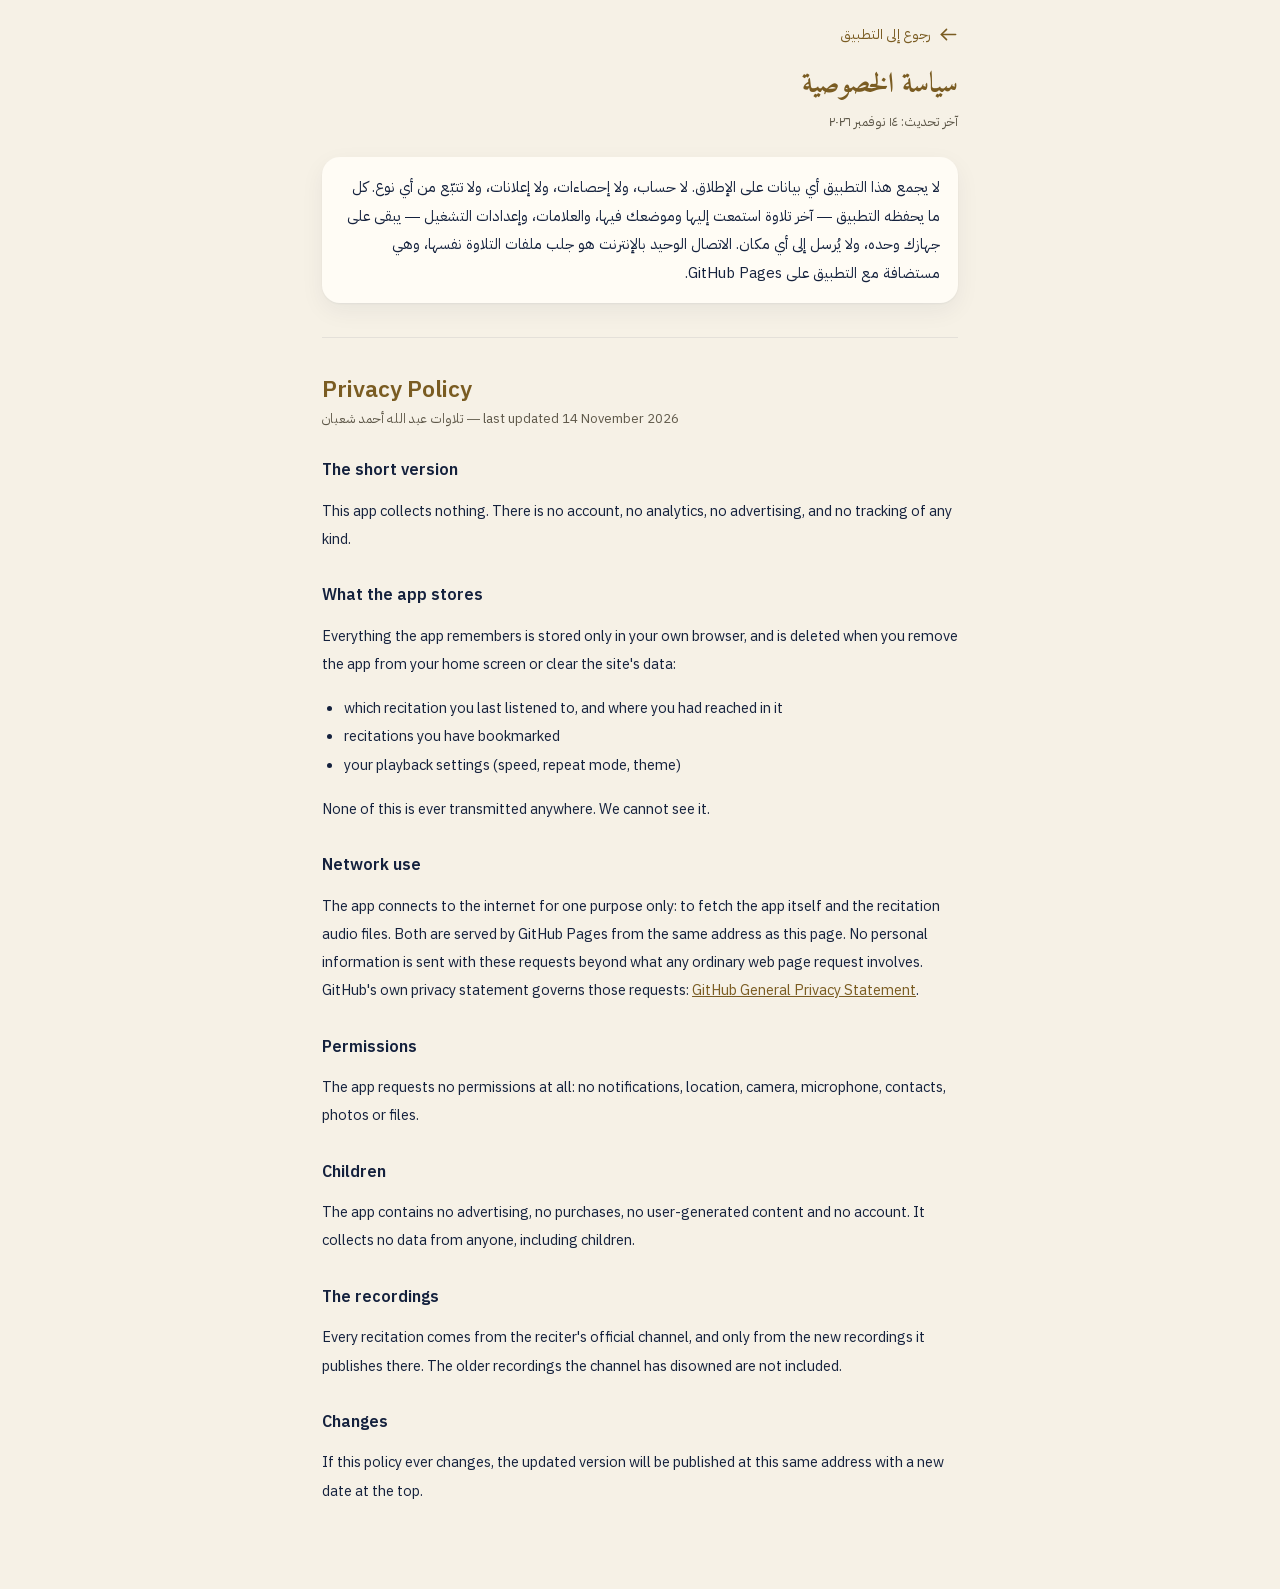
==== docs/privacy.html @ 260933c8 "feat: add the abdullah shaaban web player Android has apps for this reciter and the App Store has no" ====
<!doctype html>
<html lang="ar" dir="rtl">
<head>
<meta charset="utf-8">
<meta name="viewport" content="width=device-width, initial-scale=1, viewport-fit=cover">
<title>سياسة الخصوصية — تلاوات عبد الله أحمد شعبان</title>
<meta name="description" content="Privacy policy for تلاوات عبد الله أحمد شعبان — the app collects nothing.">
<meta name="theme-color" content="#FBF8F3" media="(prefers-color-scheme: light)">
<meta name="theme-color" content="#0D1319" media="(prefers-color-scheme: dark)">
<link rel="apple-touch-icon" href="icons/apple-touch-icon.png">
<link rel="icon" href="icons/icon-192.png">
<link rel="stylesheet" href="app.css">
<style>
  .doc { max-width: 680px; margin-inline: auto; padding: 8px 22px 70px; }
  .doc h1 { font-family: var(--naskh); font-size: 28px; color: var(--primary); margin: 10px 0 2px; }
  .doc .date { color: var(--muted); font-size: 13px; margin-bottom: 26px; }
  .doc h2 { font-size: 16px; margin: 30px 0 8px; color: var(--on); }
  .doc p, .doc li { font-size: 14.5px; line-height: 1.95; color: var(--on); }
  .doc ul { padding-inline-start: 22px; }
  .doc .en { direction: ltr; text-align: left; }
  .doc .lead { background: var(--card); border-radius: 18px; padding: 16px 18px;
               box-shadow: var(--shadow); font-size: 15px; line-height: 1.9; }
  .doc table { width: 100%; border-collapse: collapse; margin-top: 10px; font-size: 14px; }
  .doc th, .doc td { text-align: start; padding: 9px 4px; border-bottom: 1px solid var(--rule); }
  .doc th { color: var(--muted); font-weight: 700; font-size: 12.5px; }
  .back { display: inline-flex; align-items: center; gap: 8px; color: var(--primary);
          text-decoration: none; font-size: 14px; padding: 16px 0 0; }
  .back svg { width: 19px; height: 19px; stroke: currentColor; fill: none; stroke-width: 2; }
  hr { border: 0; border-top: 1px solid var(--rule); margin: 34px 0; }
</style>
</head>
<body>
<div class="doc">
  <a class="back" href="index.html">
    <svg viewBox="0 0 24 24"><path d="M9.5 5.5 3 12l6.5 6.5" stroke-linecap="round" stroke-linejoin="round"/><path d="M3 12h18" stroke-linecap="round"/></svg>
    رجوع إلى التطبيق
  </a>

  <h1>سياسة الخصوصية</h1>
  <div class="date">آخر تحديث: ١٤ نوفمبر ٢٠٢٦</div>

  <p class="lead">
    لا يجمع هذا التطبيق أي بيانات على الإطلاق. لا حساب، ولا إحصاءات، ولا إعلانات، ولا تتبّع من أي نوع.
    كل ما يحفظه التطبيق — آخر تلاوة استمعت إليها وموضعك فيها، والعلامات، وإعدادات التشغيل —
    يبقى على جهازك وحده، ولا يُرسل إلى أي مكان.
    الاتصال الوحيد بالإنترنت هو جلب ملفات التلاوة نفسها، وهي مستضافة مع التطبيق على GitHub Pages.
  </p>

  <hr>

  <div class="en">
    <h1 style="font-family:var(--ui);font-size:23px">Privacy Policy</h1>
    <div class="date">تلاوات عبد الله أحمد شعبان — last updated 14 November 2026</div>

    <h2>The short version</h2>
    <p>This app collects nothing. There is no account, no analytics, no advertising, and no tracking of any kind.</p>

    <h2>What the app stores</h2>
    <p>Everything the app remembers is stored only in your own browser, and is deleted when you remove the app
       from your home screen or clear the site's data:</p>
    <ul>
      <li>which recitation you last listened to, and where you had reached in it</li>
      <li>recitations you have bookmarked</li>
      <li>your playback settings (speed, repeat mode, theme)</li>
    </ul>
    <p>None of this is ever transmitted anywhere. We cannot see it.</p>

    <h2>Network use</h2>
    <p>The app connects to the internet for one purpose only: to fetch the app itself and the recitation audio
       files. Both are served by GitHub Pages from the same address as this page. No personal information is
       sent with these requests beyond what any ordinary web page request involves. GitHub's own privacy
       statement governs those requests:
       <a href="https://docs.github.com/site-policy/privacy-policies/github-general-privacy-statement" target="_blank" rel="noopener">GitHub General Privacy Statement</a>.</p>

    <h2>Permissions</h2>
    <p>The app requests no permissions at all: no notifications, location, camera, microphone, contacts,
       photos or files.</p>

    <h2>Children</h2>
    <p>The app contains no advertising, no purchases, no user-generated content and no account. It collects no
       data from anyone, including children.</p>

    <h2>The recordings</h2>
    <p>Every recitation comes from the reciter's official channel, and only from the new recordings it
       publishes there. The older recordings the channel has disowned are not included.</p>

    <h2>Changes</h2>
    <p>If this policy ever changes, the updated version will be published at this same address with a new date
       at the top.</p>
  </div>
</div>
</body>
</html>
---- docs/app.css ----
/* تلاوات عبد الله أحمد شعبان — «المحراب».
   Night navy, ivory paper, gold hairlines from the illuminated mushaf. Surah
   names in Amiri, everything else in IBM Plex Sans Arabic, numerals Eastern.
   The player is always night: it is where the listening happens. */

@font-face { font-family: 'Plex'; src: url('fonts/plex-regular.woff2') format('woff2'); font-weight: 400; font-display: swap; }
@font-face { font-family: 'Plex'; src: url('fonts/plex-medium.woff2') format('woff2'); font-weight: 500; font-display: swap; }
@font-face { font-family: 'Plex'; src: url('fonts/plex-semibold.woff2') format('woff2'); font-weight: 600; font-display: swap; }
@font-face { font-family: 'Amiri'; src: url('fonts/amiri-regular.woff2') format('woff2'); font-weight: 400; font-display: swap; }
@font-face { font-family: 'Amiri'; src: url('fonts/amiri-bold.woff2') format('woff2'); font-weight: 700; font-display: swap; }

:root {
  --ui: 'Plex', -apple-system, 'Segoe UI', sans-serif;
  --naskh: 'Amiri', 'Times New Roman', serif;

  --navy: #14213D;
  --night: #0B1424;
  --ivory: #F4EEE1;
  --gold: #D9B76E;

  --paper: #F6F1E6;
  --raised: #FFFCF5;
  --ink: #14213D;
  --muted: #5E5849;
  --faint: #6B6558;
  --ornament: #A8873F;
  --gold-text: #7A5C22;
  --leader: #C9B58A;
  --rule: rgba(20, 33, 61, 0.08);
  --band: #14213D;
  --edge: rgba(168, 135, 63, 0.30);
  --line: rgba(20, 33, 61, 0.16);
  --current-med: #14213D;
  --current-digit: #D9B76E;
  --shadow: 0 1px 2px rgba(20, 33, 61, 0.05), 0 8px 24px rgba(20, 33, 61, 0.06);

  /* names privacy.html still uses */
  --on: var(--ink); --primary: var(--gold-text); --card: var(--raised);
}

:root[data-theme="dark"] {
  --paper: #0B1424; --raised: #121E36; --ink: #F4EEE1;
  --muted: rgba(244, 238, 225, 0.74); --faint: rgba(244, 238, 225, 0.66);
  --ornament: #D9B76E; --gold-text: #D9B76E; --leader: rgba(217, 183, 110, 0.4);
  --rule: rgba(244, 238, 225, 0.08); --band: #15223D; --edge: rgba(217, 183, 110, 0.26);
  --line: rgba(244, 238, 225, 0.18); --current-med: #D9B76E; --current-digit: #0B1424;
  --shadow: none;
}
@media (prefers-color-scheme: dark) {
  :root:not([data-theme="light"]) {
    --paper: #0B1424; --raised: #121E36; --ink: #F4EEE1;
    --muted: rgba(244, 238, 225, 0.74); --faint: rgba(244, 238, 225, 0.66);
    --ornament: #D9B76E; --gold-text: #D9B76E; --leader: rgba(217, 183, 110, 0.4);
    --rule: rgba(244, 238, 225, 0.08); --band: #15223D; --edge: rgba(217, 183, 110, 0.26);
    --line: rgba(244, 238, 225, 0.18); --current-med: #D9B76E; --current-digit: #0B1424;
    --shadow: none;
  }
}

* { box-sizing: border-box; -webkit-tap-highlight-color: transparent; }
html, body { margin: 0; background: var(--paper); color: var(--ink); font-family: var(--ui); }
body { min-height: 100dvh; -webkit-font-smoothing: antialiased; overscroll-behavior-y: none; }
button { font: inherit; color: inherit; background: none; border: 0; padding: 0; cursor: pointer; }
a { color: var(--gold-text); }
[hidden] { display: none !important; }
:focus-visible { outline: 2px solid var(--ornament); outline-offset: 2px; border-radius: 6px; }

.ic { width: 21px; height: 21px; display: block; fill: none; stroke: currentColor;
      stroke-width: 1.7; stroke-linecap: round; stroke-linejoin: round; flex: none; }
.ic.lg { width: 26px; height: 26px; stroke-width: 1.6; }
.ic.xs { width: 15px; height: 15px; }
.iconbtn { width: 44px; height: 44px; border-radius: 999px; display: grid; place-items: center; flex: none; }
.iconbtn.sm { width: 36px; height: 36px; }
.iconbtn:active { background: var(--rule); }

.kicker { font-size: 12px; font-weight: 500; color: var(--gold-text); }

/* ---------- header ---------- */

.top { display: flex; align-items: flex-start; justify-content: space-between;
       padding: calc(env(safe-area-inset-top) + 16px) 22px 0 12px; }
.brand { display: flex; flex-direction: column; min-width: 0; }
.brand h1 { margin: 0; font-family: var(--naskh); font-weight: 700; font-size: 31px; line-height: 1.4; }
.tools { display: flex; gap: 2px; margin-top: 8px; }

.searchrow { display: none; padding: 10px 16px 0; }
.searchrow.on { display: block; }
.search { display: flex; align-items: center; gap: 10px; height: 46px; padding: 0 14px 0 6px;
          border-bottom: 1.5px solid var(--ornament); color: var(--faint); }
.search input { flex: 1; min-width: 0; height: 100%; border: 0; outline: 0; background: none;
                font: 400 16px var(--ui); color: var(--ink); }
.search input::placeholder { color: var(--faint); }
.search input::-webkit-search-cancel-button { display: none; }

/* ---------- now playing band ---------- */

.band { margin: 18px 16px 0; background: var(--band); border-radius: 22px; padding: 6px; color: var(--ivory); }
.band .frame { position: relative; display: flex; align-items: center; gap: 14px;
               border: 1px solid rgba(217, 183, 110, 0.5); border-radius: 17px; padding: 15px 18px 20px; }
.arch-mini { width: 30px; height: 38px; fill: none; stroke: var(--gold); stroke-width: 1.3; flex: none; }
.bandtext { flex: 1; min-width: 0; display: flex; flex-direction: column; text-align: start; }
.bandtext .kicker { color: var(--gold); }
.bandtext .title { font-family: var(--naskh); font-weight: 700; font-size: 27px; line-height: 1.35;
                   white-space: nowrap; overflow: hidden; text-overflow: ellipsis; }
.bandtext .sub { font-size: 12.5px; color: rgba(244, 238, 225, 0.74); }
.track { position: absolute; inset-inline: 18px; bottom: 9px; height: 2px; border-radius: 2px;
         background: rgba(217, 183, 110, 0.2); overflow: hidden; }
.track .fill { position: absolute; inset-inline-start: 0; top: 0; bottom: 0; width: 0; background: var(--gold); }

.goldbtn { width: 54px; height: 54px; border-radius: 999px; background: var(--gold); color: var(--night);
           display: grid; place-items: center; flex: none; }
.goldbtn .ic { width: 20px; height: 20px; }
.goldbtn.sm { width: 42px; height: 42px; }
.goldbtn.sm .ic { width: 17px; height: 17px; }
.goldbtn.xl { width: 74px; height: 74px; }
.goldbtn.xl .ic { width: 26px; height: 26px; }
.goldbtn.wide { width: auto; height: 40px; padding: 0 20px; font-weight: 600; font-size: 14px; margin-top: 10px; }
.goldbtn:active { opacity: 0.85; }

/* ---------- section tabs ---------- */

.tabs { display: flex; gap: 28px; padding: 22px 24px 0; border-bottom: 1px solid var(--rule); overflow-x: auto; scrollbar-width: none; }
.tabs::-webkit-scrollbar { display: none; }
.tab { position: relative; padding: 0 0 12px; font-size: 15px; font-weight: 500; color: var(--faint);
       display: flex; align-items: baseline; gap: 6px; white-space: nowrap; }
.tab .count { font-size: 12px; }
.tab[aria-selected="true"] { font-weight: 600; color: var(--ink); }
.tab[aria-selected="true"] .count { color: var(--gold-text); font-weight: 500; }
.tab[aria-selected="true"]::after { content: ''; position: absolute; inset-inline: 0; bottom: -1px; height: 2px;
                                    border-radius: 2px; background: var(--ornament); }

main { padding-bottom: calc(110px + env(safe-area-inset-bottom)); }

/* ---------- the فهرس ---------- */

.index { list-style: none; margin: 0; padding: 4px 16px 0; }
.index li + li .row { border-top: 1px solid var(--rule); }
.row { width: 100%; display: flex; align-items: center; gap: 14px; padding: 12px 4px; text-align: start; }
.row:active { background: var(--rule); border-radius: 12px; }
.med { position: relative; width: 38px; height: 38px; flex: none; display: grid; place-items: center; }
.med svg { position: absolute; inset: 0; width: 38px; height: 38px; fill: none; stroke: var(--ornament);
           stroke-width: 1.1; stroke-linejoin: round; }
.med span { position: relative; font-family: var(--naskh); font-weight: 700; font-size: 14px; line-height: 1; }
.row[aria-current="true"] .med svg { fill: var(--current-med); }
.row[aria-current="true"] .med span { color: var(--current-digit); }
.txt { flex: 1; min-width: 0; display: flex; flex-direction: column; }
.line { display: flex; align-items: baseline; gap: 8px; }
.line .name { font-family: var(--naskh); font-weight: 700; font-size: 21px; line-height: 1.45;
              white-space: nowrap; overflow: hidden; text-overflow: ellipsis; }
.row[aria-current="true"] .name { color: var(--gold-text); }
.leader { flex: 1; min-width: 12px; border-bottom: 1.5px dotted var(--leader); transform: translateY(-6px); }
.line .dur { font-size: 13px; color: var(--muted); }
.txt .meta { font-size: 12px; color: var(--faint); margin-top: -3px; }

.empty { padding: 56px 24px; text-align: center; color: var(--faint); font-size: 14px; }
.empty b { display: block; font-family: var(--naskh); font-size: 22px; color: var(--ink); margin-bottom: 4px; }

/* ---------- جزء عمّ mosaic ---------- */

.juzhead { display: flex; align-items: center; justify-content: space-between; gap: 12px; padding: 16px 22px 12px; }
.juzhead p { margin: 0; font-size: 13px; color: var(--muted); }
.outline { height: 36px; padding: 0 14px; border: 1px solid var(--line); border-radius: 999px;
           font-size: 12.5px; font-weight: 500; display: flex; align-items: center; gap: 6px; white-space: nowrap; }
.outline .ic { width: 12px; height: 12px; }
.mosaic { display: grid; grid-template-columns: repeat(3, minmax(0, 1fr)); gap: 10px; padding: 0 16px; }
.tile { position: relative; height: 88px; border-radius: 14px; background: var(--raised); border: 1px solid var(--edge);
        padding: 9px 10px 8px; display: flex; flex-direction: column; justify-content: space-between; box-shadow: var(--shadow); }
.tile:active { transform: scale(0.98); }
.tile .tt { display: flex; justify-content: space-between; font-size: 11px; }
.tile .n { font-weight: 600; color: var(--gold-text); }
.tile .d { color: var(--faint); }
.tile .name { font-family: var(--naskh); font-weight: 700; font-size: 20px; line-height: 1.3; text-align: center; }
.tile .eq { height: 10px; display: flex; align-items: flex-end; gap: 2px; justify-content: flex-end; visibility: hidden; }
.tile .eq i { width: 2px; border-radius: 1px; background: var(--gold); }
.tile .eq i:nth-child(1) { height: 6px; } .tile .eq i:nth-child(2) { height: 10px; } .tile .eq i:nth-child(3) { height: 4px; }
.tile[aria-current="true"] { background: var(--navy); border-color: var(--gold); color: var(--ivory); }
.tile[aria-current="true"] .n { color: var(--gold); }
.tile[aria-current="true"] .d { color: rgba(244, 238, 225, 0.72); }
.tile[aria-current="true"] .eq { visibility: visible; }
.playing .tile[aria-current="true"] .eq i { animation: eq 0.9s ease-in-out infinite alternate; }
.playing .tile[aria-current="true"] .eq i:nth-child(2) { animation-delay: -0.3s; }
.playing .tile[aria-current="true"] .eq i:nth-child(3) { animation-delay: -0.6s; }
@keyframes eq { from { transform: scaleY(0.4); } to { transform: scaleY(1); } }
:root[data-theme="dark"] .tile[aria-current="true"] { background: #1B2A4A; }

/* ---------- floating pill (when the band has scrolled away) ---------- */

.pill { position: fixed; inset-inline: 12px; bottom: calc(12px + env(safe-area-inset-bottom)); z-index: 40;
        display: flex; align-items: center; gap: 12px; padding: 9px 9px 13px 16px; border-radius: 20px;
        background: var(--navy); color: var(--ivory); box-shadow: 0 10px 30px rgba(11, 20, 36, 0.28);
        transform: translateY(160%); transition: transform 0.28s cubic-bezier(.2, .7, .3, 1); }
.pill.on { transform: none; }
.pilltext { flex: 1; min-width: 0; text-align: start; font-family: var(--naskh); font-weight: 700; font-size: 19px;
            white-space: nowrap; overflow: hidden; text-overflow: ellipsis; }
.pill .track { inset-inline: 16px; bottom: 6px; }

/* ---------- sheets ---------- */

.sheet { position: fixed; inset: 0; z-index: 60; background: var(--paper); color: var(--ink); overflow-y: auto;
         transform: translateY(100%); visibility: hidden; transition: transform 0.34s cubic-bezier(.2, .7, .3, 1), visibility 0s 0.34s; }
.sheet.on { transform: none; visibility: visible; transition: transform 0.34s cubic-bezier(.2, .7, .3, 1); }
@media (prefers-reduced-motion: reduce) { .sheet, .pill { transition: none; } }

/* the player: always night */
.night { background: var(--night); color: var(--ivory); }
.phead { display: flex; align-items: center; gap: 4px; padding: calc(env(safe-area-inset-top) + 8px) 10px 0; }
.phead .who { flex: 1; text-align: center; font-size: 13px; color: rgba(244, 238, 225, 0.7); }
.stage { display: flex; flex-direction: column; align-items: center; padding: 0 20px calc(28px + env(safe-area-inset-bottom)); }
.mihrab { position: relative; width: min(290px, 74vw); aspect-ratio: 290 / 372; margin-top: 2.4vh; }
.mihrab svg { position: absolute; inset: 0; width: 100%; height: 100%; }
.mihrab .glow { transition: opacity 0.6s; opacity: 0.55; }
.playing-now .mihrab .glow { opacity: 1; }
.mihrab .inner { stroke: var(--gold); stroke-opacity: 0.28; stroke-width: 1; }
.mihrab .rail { stroke: var(--gold); stroke-opacity: 0.18; stroke-width: 2.5; }
.mihrab .progress { stroke: var(--gold); stroke-width: 2.5; stroke-linecap: round; stroke-dasharray: 0 100; transition: stroke-dasharray 0.4s linear; }
.mihrab .sill { stroke: var(--gold); stroke-opacity: 0.35; stroke-width: 1; }
.mihrab .chain { stroke: var(--gold); stroke-opacity: 0.6; stroke-width: 1; }
.mihrab .lamp { fill: var(--gold); fill-opacity: 0.9; }
.playing-now .mihrab .lamp { animation: flicker 3.2s ease-in-out infinite; }
@keyframes flicker { 0%, 100% { fill-opacity: 0.9; } 50% { fill-opacity: 0.72; } }
.words { position: absolute; inset-inline: 6%; top: 36.5%; display: flex; flex-direction: column; align-items: center; text-align: center; }
.words .kind { font-size: 14px; font-weight: 500; color: var(--gold); }
.words .name { font-family: var(--naskh); font-weight: 700; font-size: var(--name-size, 62px); line-height: 1.35; }
.words .meta { font-size: 13px; color: rgba(244, 238, 225, 0.72); }
.mihrab .num { position: absolute; inset-inline: 0; bottom: 8%; text-align: center; font-family: var(--naskh);
               font-size: 15px; color: rgba(217, 183, 110, 0.85); }

.scrub { width: min(300px, 80vw); margin-top: 3.4vh; }
.scrub input { -webkit-appearance: none; appearance: none; display: block; width: 100%; height: 22px; background: none; margin: 0; }
.scrub input::-webkit-slider-runnable-track { height: 2px; border-radius: 2px;
  background: linear-gradient(to left, var(--gold) var(--pct, 0%), rgba(244, 238, 225, 0.16) var(--pct, 0%)); }
.scrub input::-moz-range-track { height: 2px; background: rgba(244, 238, 225, 0.16); }
.scrub input::-moz-range-progress { height: 2px; background: var(--gold); }
.scrub input::-webkit-slider-thumb { -webkit-appearance: none; width: 16px; height: 16px; margin-top: -7px; border: 0;
  background: url("data:image/svg+xml,%3Csvg xmlns='http://www.w3.org/2000/svg' viewBox='0 0 16 16'%3E%3Cpath d='M8 1l7 7-7 7-7-7z' fill='%23D9B76E'/%3E%3C/svg%3E") center / contain no-repeat; }
.scrub input::-moz-range-thumb { width: 16px; height: 16px; border: 0; border-radius: 0; background: url("data:image/svg+xml,%3Csvg xmlns='http://www.w3.org/2000/svg' viewBox='0 0 16 16'%3E%3Cpath d='M8 1l7 7-7 7-7-7z' fill='%23D9B76E'/%3E%3C/svg%3E") center / contain no-repeat; }
.times { display: flex; justify-content: space-between; font-size: 12.5px; color: rgba(244, 238, 225, 0.72); margin-top: 4px; }

.transport { display: flex; align-items: center; gap: 14px; margin-top: 2.2vh; }
.transport > button:not(.goldbtn) { width: 48px; height: 48px; border-radius: 999px; display: grid; place-items: center; }
.transport > button:not(.goldbtn):active { background: rgba(244, 238, 225, 0.08); }
.transport .ic { width: 24px; height: 24px; }
.transport .ic.lg { width: 26px; height: 26px; }

.extras { display: flex; gap: 10px; margin-top: 3vh; flex-wrap: wrap; justify-content: center; }
.chip { height: 38px; padding: 0 14px; border: 1px solid rgba(217, 183, 110, 0.28); border-radius: 999px;
        color: rgba(244, 238, 225, 0.82); font-size: 12.5px; display: flex; align-items: center; gap: 7px; }
.chip b { font-weight: 600; color: var(--gold); }
.chip[data-on="true"] { border-color: var(--gold); color: var(--gold); }

/* settings */
.shead { display: flex; align-items: center; gap: 4px; padding: calc(env(safe-area-inset-top) + 8px) 10px 4px; }
.shead h2 { flex: 1; margin: 0; text-align: center; font-family: var(--naskh); font-size: 24px; font-weight: 700; }
.shead .spacer { width: 44px; }
.settings { padding: 0 16px calc(40px + env(safe-area-inset-bottom)); max-width: 560px; margin-inline: auto; }
.group { margin-top: 18px; }
.group h3 { margin: 0 6px 8px; font-size: 12.5px; font-weight: 600; color: var(--gold-text); }
.panel { background: var(--raised); border: 1px solid var(--edge); border-radius: 18px; overflow: hidden; }
.item { width: 100%; display: flex; align-items: center; gap: 12px; padding: 14px 16px; text-align: start; color: inherit; text-decoration: none; }
.item + .item { border-top: 1px solid var(--rule); }
.item .ic { color: var(--ornament); }
.item .grow { flex: 1; min-width: 0; display: flex; flex-direction: column; }
.item .lbl { font-size: 15px; }
.item .sub { font-size: 12.5px; color: var(--faint); }
.seg { display: flex; gap: 6px; padding: 6px; }
.seg button { flex: 1; height: 40px; border-radius: 12px; font-size: 14px; color: var(--faint); }
.seg button[aria-pressed="true"] { background: var(--navy); color: var(--ivory); font-weight: 600; }
:root[data-theme="dark"] .seg button[aria-pressed="true"] { background: var(--gold); color: var(--night); }
.note { margin: 10px 6px 0; font-size: 12.5px; line-height: 1.9; color: var(--faint); }

/* install card + toast */
.install { position: fixed; inset-inline: 12px; bottom: calc(12px + env(safe-area-inset-bottom)); z-index: 70;
           display: none; gap: 10px; align-items: flex-start; padding: 16px 16px 16px 8px; border-radius: 20px;
           background: var(--raised); border: 1px solid var(--edge); box-shadow: 0 10px 30px rgba(11, 20, 36, 0.18); }
.install.on { display: flex; }
body.pill-on .install { bottom: calc(84px + env(safe-area-inset-bottom)); }
.install .grow { flex: 1; min-width: 0; }
.install h3 { margin: 0 0 4px; font-family: var(--naskh); font-size: 20px; font-weight: 700; }
.install p { margin: 0; font-size: 13px; line-height: 1.8; color: var(--muted); }
.install .share { display: inline-block; width: 15px; height: 15px; vertical-align: -3px; color: var(--ornament); }

.toast { position: fixed; inset-inline: 0; bottom: calc(96px + env(safe-area-inset-bottom)); z-index: 90;
         display: flex; justify-content: center; pointer-events: none; opacity: 0; transition: opacity 0.2s; }
.toast.on { opacity: 1; }
.toast span { background: var(--navy); color: var(--ivory); border-radius: 999px; padding: 10px 18px; font-size: 13.5px; }

@media (min-width: 720px) {
  .top, .searchrow, .band, .tabs, main { max-width: 640px; margin-inline: auto; }
  .band { margin-top: 18px; }
  .pill { max-width: 520px; margin-inline: auto; }
}
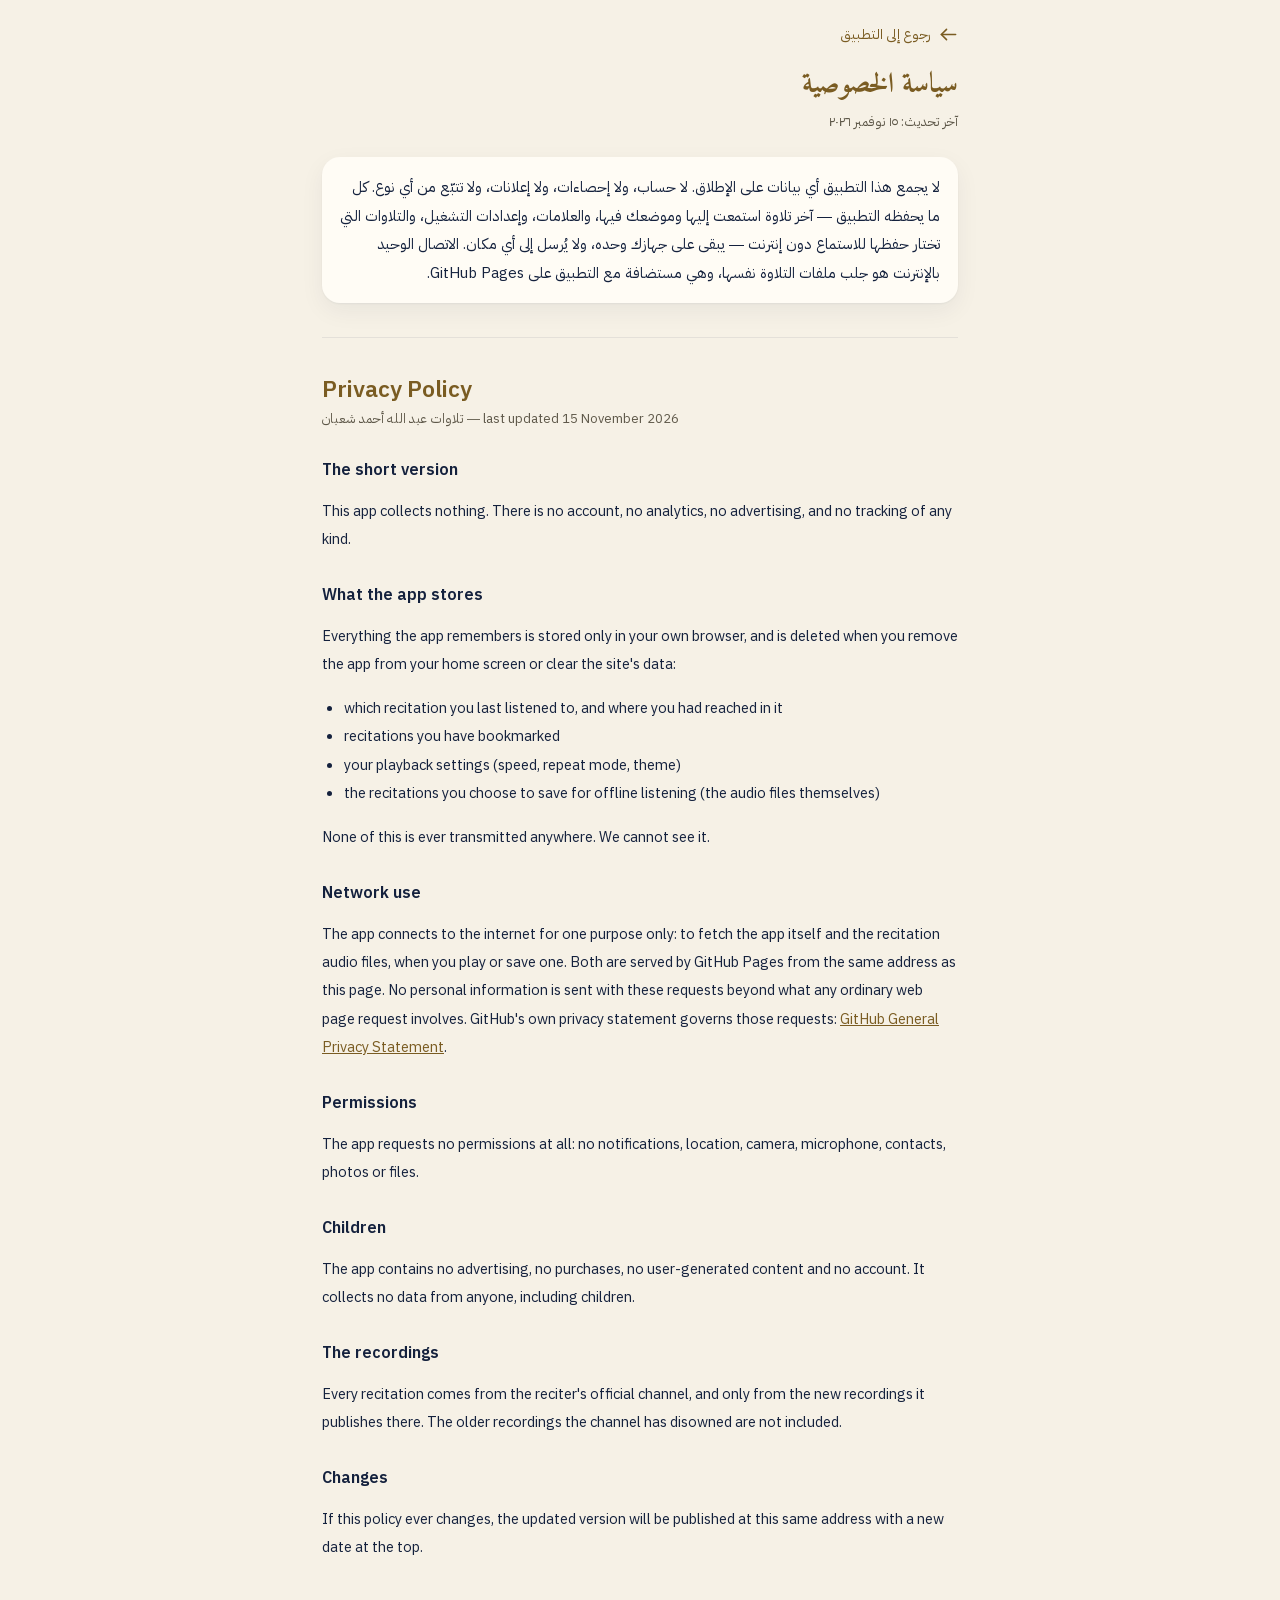
==== commit 28582289: "feat: save recitations for offline listening The web app streamed every recitation, so on an iPhone " ====
--- a/docs/privacy.html
+++ b/docs/privacy.html
@@ -37,12 +37,12 @@
   </a>
 
   <h1>سياسة الخصوصية</h1>
-  <div class="date">آخر تحديث: ١٤ نوفمبر ٢٠٢٦</div>
+  <div class="date">آخر تحديث: ١٥ نوفمبر ٢٠٢٦</div>
 
   <p class="lead">
     لا يجمع هذا التطبيق أي بيانات على الإطلاق. لا حساب، ولا إحصاءات، ولا إعلانات، ولا تتبّع من أي نوع.
-    كل ما يحفظه التطبيق — آخر تلاوة استمعت إليها وموضعك فيها، والعلامات، وإعدادات التشغيل —
-    يبقى على جهازك وحده، ولا يُرسل إلى أي مكان.
+    كل ما يحفظه التطبيق — آخر تلاوة استمعت إليها وموضعك فيها، والعلامات، وإعدادات التشغيل،
+    والتلاوات التي تختار حفظها للاستماع دون إنترنت — يبقى على جهازك وحده، ولا يُرسل إلى أي مكان.
     الاتصال الوحيد بالإنترنت هو جلب ملفات التلاوة نفسها، وهي مستضافة مع التطبيق على GitHub Pages.
   </p>
 
@@ -50,7 +50,7 @@
 
   <div class="en">
     <h1 style="font-family:var(--ui);font-size:23px">Privacy Policy</h1>
-    <div class="date">تلاوات عبد الله أحمد شعبان — last updated 14 November 2026</div>
+    <div class="date">تلاوات عبد الله أحمد شعبان — last updated 15 November 2026</div>
 
     <h2>The short version</h2>
     <p>This app collects nothing. There is no account, no analytics, no advertising, and no tracking of any kind.</p>
@@ -62,12 +62,13 @@
       <li>which recitation you last listened to, and where you had reached in it</li>
       <li>recitations you have bookmarked</li>
       <li>your playback settings (speed, repeat mode, theme)</li>
+      <li>the recitations you choose to save for offline listening (the audio files themselves)</li>
     </ul>
     <p>None of this is ever transmitted anywhere. We cannot see it.</p>
 
     <h2>Network use</h2>
     <p>The app connects to the internet for one purpose only: to fetch the app itself and the recitation audio
-       files. Both are served by GitHub Pages from the same address as this page. No personal information is
+       files, when you play or save one. Both are served by GitHub Pages from the same address as this page. No personal information is
        sent with these requests beyond what any ordinary web page request involves. GitHub's own privacy
        statement governs those requests:
        <a href="https://docs.github.com/site-policy/privacy-policies/github-general-privacy-statement" target="_blank" rel="noopener">GitHub General Privacy Statement</a>.</p>
--- a/docs/app.css
+++ b/docs/app.css
@@ -134,8 +134,9 @@
 /* ---------- the فهرس ---------- */
 
 .index { list-style: none; margin: 0; padding: 4px 16px 0; }
-.index li + li .row { border-top: 1px solid var(--rule); }
-.row { width: 100%; display: flex; align-items: center; gap: 14px; padding: 12px 4px; text-align: start; }
+.index li { display: flex; align-items: center; }
+.index li + li { border-top: 1px solid var(--rule); }
+.row { flex: 1; min-width: 0; display: flex; align-items: center; gap: 14px; padding: 12px 4px; text-align: start; }
 .row:active { background: var(--rule); border-radius: 12px; }
 .med { position: relative; width: 38px; height: 38px; flex: none; display: grid; place-items: center; }
 .med svg { position: absolute; inset: 0; width: 38px; height: 38px; fill: none; stroke: var(--ornament);
@@ -152,16 +153,42 @@
 .line .dur { font-size: 13px; color: var(--muted); }
 .txt .meta { font-size: 12px; color: var(--faint); margin-top: -3px; }
 
+/* save for offline: idle arrow, queued clock, running ring, saved tick */
+.dl { width: 40px; height: 44px; flex: none; display: grid; place-items: center; border-radius: 12px; color: var(--faint); }
+.dl .ic { width: 20px; height: 20px; }
+.dl:active { background: var(--rule); }
+.dl[data-state="queued"], .dl[data-state="running"] { color: var(--ornament); }
+.dl[data-state="done"] { color: var(--gold-text); }
+.dl[data-state="done"] .ic { stroke-width: 1.9; }
+.dl[data-state="done"] { cursor: default; }
+.trash { width: 36px; height: 44px; flex: none; display: grid; place-items: center; border-radius: 12px; color: var(--faint); }
+.trash .ic { width: 19px; height: 19px; }
+.trash:active { background: var(--rule); }
+.round.trash { width: 36px; height: 36px; border-radius: 999px; color: var(--faint); }
+.ring { width: 22px; height: 22px; display: block; transform: rotate(-90deg); }
+.ring circle { fill: none; stroke-width: 2; }
+.ring .bg { stroke: currentColor; stroke-opacity: 0.22; }
+.ring .fg { stroke: currentColor; stroke-linecap: round; transition: stroke-dasharray 0.2s linear; }
+.ring .stop { fill: currentColor; }
+body.offline .row[data-saved="false"], body.offline .tile[data-saved="false"],
+body.offline .dl[data-state="idle"] { opacity: 0.4; }
+
 .empty { padding: 56px 24px; text-align: center; color: var(--faint); font-size: 14px; }
 .empty b { display: block; font-family: var(--naskh); font-size: 22px; color: var(--ink); margin-bottom: 4px; }
 
 /* ---------- جزء عمّ mosaic ---------- */
 
 .juzhead { display: flex; align-items: center; justify-content: space-between; gap: 12px; padding: 16px 22px 12px; }
-.juzhead p { margin: 0; font-size: 13px; color: var(--muted); }
+.juzhead p { margin: 0; flex: 1; min-width: 0; font-size: 13px; line-height: 1.6; color: var(--muted); }
 .outline { height: 36px; padding: 0 14px; border: 1px solid var(--line); border-radius: 999px;
            font-size: 12.5px; font-weight: 500; display: flex; align-items: center; gap: 6px; white-space: nowrap; }
 .outline .ic { width: 12px; height: 12px; }
+.juzhead .acts { display: flex; align-items: center; gap: 8px; flex: none; }
+.round { width: 36px; height: 36px; border: 1px solid var(--line); border-radius: 999px; display: grid; place-items: center;
+         color: var(--gold-text); }
+.round .ic { width: 17px; height: 17px; }
+.round[data-state="running"] .ic { animation: breathe 1.4s ease-in-out infinite alternate; }
+@keyframes breathe { from { opacity: 1; } to { opacity: 0.35; } }
 .mosaic { display: grid; grid-template-columns: repeat(3, minmax(0, 1fr)); gap: 10px; padding: 0 16px; }
 .tile { position: relative; height: 88px; border-radius: 14px; background: var(--raised); border: 1px solid var(--edge);
         padding: 9px 10px 8px; display: flex; flex-direction: column; justify-content: space-between; box-shadow: var(--shadow); }
@@ -177,6 +204,10 @@
 .tile[aria-current="true"] .n { color: var(--gold); }
 .tile[aria-current="true"] .d { color: rgba(244, 238, 225, 0.72); }
 .tile[aria-current="true"] .eq { visibility: visible; }
+.tile .ok { display: none; width: 11px; height: 11px; fill: none; stroke: var(--ornament); stroke-width: 2.6;
+            stroke-linecap: round; stroke-linejoin: round; vertical-align: -1px; margin-inline-end: 3px; }
+.tile[data-saved="true"] .ok { display: inline-block; }
+.tile[aria-current="true"] .ok { stroke: var(--gold); }
 .playing .tile[aria-current="true"] .eq i { animation: eq 0.9s ease-in-out infinite alternate; }
 .playing .tile[aria-current="true"] .eq i:nth-child(2) { animation-delay: -0.3s; }
 .playing .tile[aria-current="true"] .eq i:nth-child(3) { animation-delay: -0.6s; }
@@ -203,8 +234,15 @@
 
 /* the player: always night */
 .night { background: var(--night); color: var(--ivory); }
-.phead { display: flex; align-items: center; gap: 4px; padding: calc(env(safe-area-inset-top) + 8px) 10px 0; }
-.phead .who { flex: 1; text-align: center; font-size: 13px; color: rgba(244, 238, 225, 0.7); }
+.phead { display: grid; grid-template-columns: 88px minmax(0, 1fr) 88px; align-items: center;
+         padding: calc(env(safe-area-inset-top) + 8px) 10px 0; }
+.phead .side { display: flex; }
+.phead .side.end { justify-content: flex-end; }
+.phead .who { text-align: center; font-size: 13px; color: rgba(244, 238, 225, 0.7);
+              white-space: nowrap; overflow: hidden; text-overflow: ellipsis; }
+.phead .dl { width: 44px; height: 44px; border-radius: 999px; color: var(--ivory); }
+.phead .dl:active { background: rgba(244, 238, 225, 0.08); }
+.phead .dl[data-state="queued"], .phead .dl[data-state="running"], .phead .dl[data-state="done"] { color: var(--gold); }
 .stage { display: flex; flex-direction: column; align-items: center; padding: 0 20px calc(28px + env(safe-area-inset-bottom)); }
 .mihrab { position: relative; width: min(290px, 74vw); aspect-ratio: 290 / 372; margin-top: 2.4vh; }
 .mihrab svg { position: absolute; inset: 0; width: 100%; height: 100%; }
@@ -262,6 +300,11 @@
 .item .grow { flex: 1; min-width: 0; display: flex; flex-direction: column; }
 .item .lbl { font-size: 15px; }
 .item .sub { font-size: 12.5px; color: var(--faint); }
+#btn-save-all[data-state="running"] .ic { color: var(--gold-text); animation: breathe 1.4s ease-in-out infinite alternate; }
+#btn-save-all[data-state="done"] { cursor: default; }
+#btn-save-all[data-state="done"] .ic { color: var(--gold-text); }
+.item .iconbtn { margin: -8px -8px -8px 0; color: var(--faint); }
+.note .ic.inline { display: inline-block; width: 15px; height: 15px; vertical-align: -3px; color: var(--ornament); }
 .seg { display: flex; gap: 6px; padding: 6px; }
 .seg button { flex: 1; height: 40px; border-radius: 12px; font-size: 14px; color: var(--faint); }
 .seg button[aria-pressed="true"] { background: var(--navy); color: var(--ivory); font-weight: 600; }
